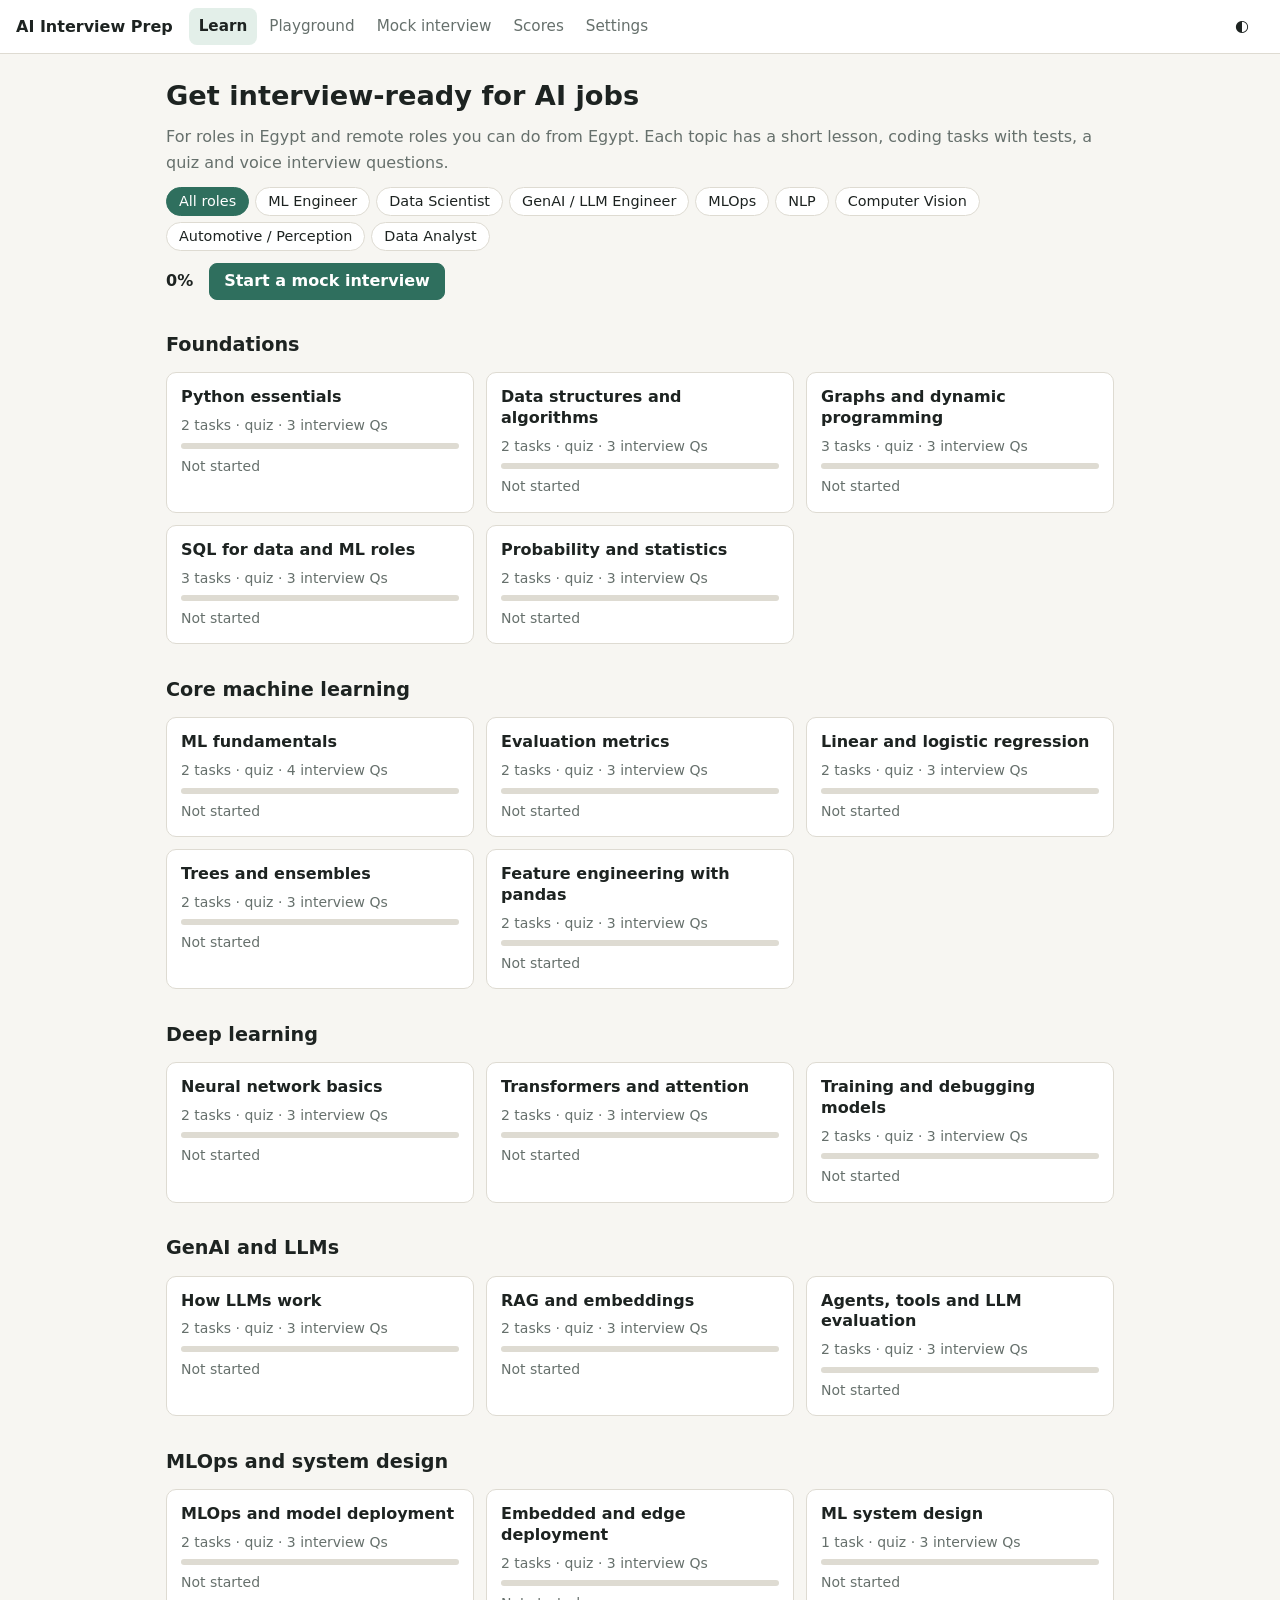
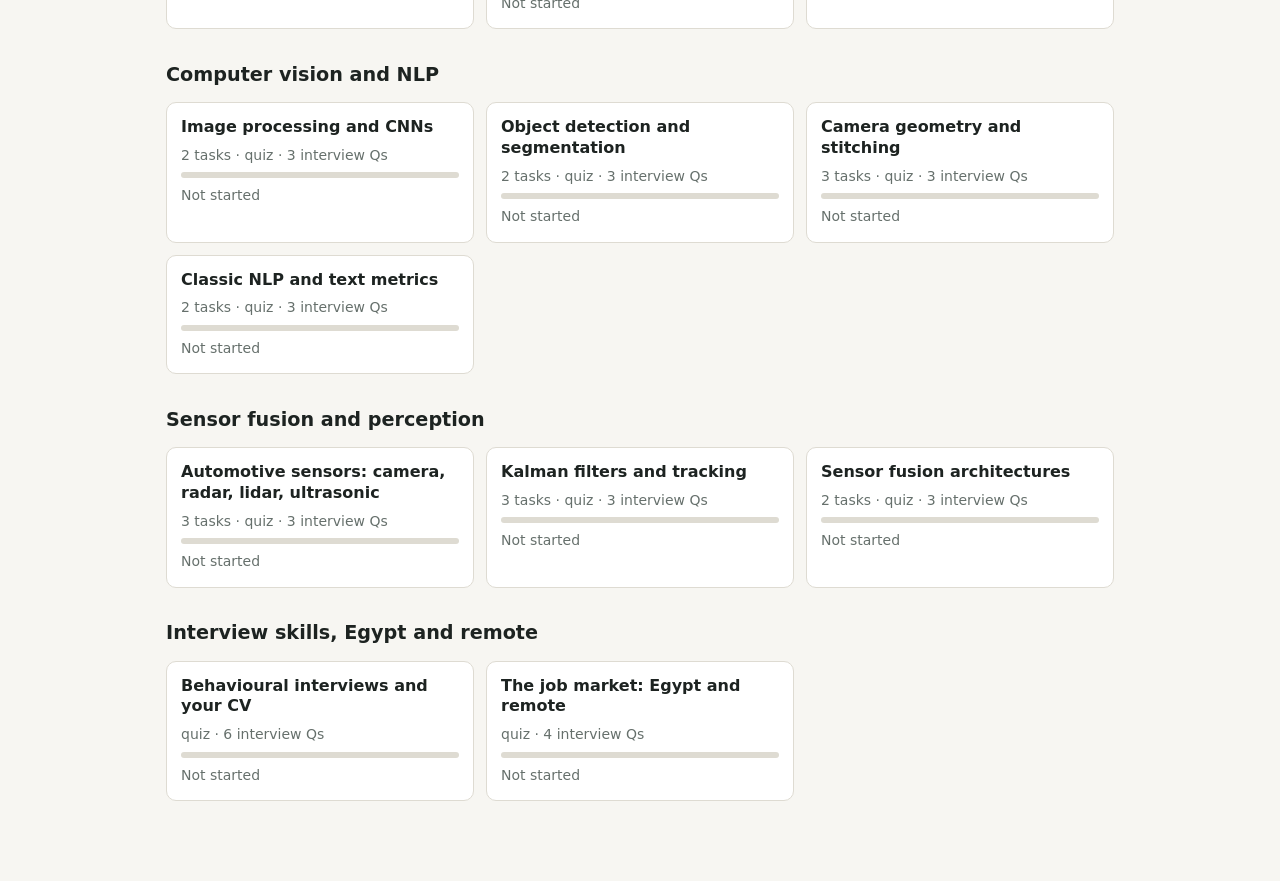
==== index.html @ aadab67b "AI Interview Prep: lessons, coding tasks, quizzes, demos and voice mock interviews" ====
<!doctype html>
<html lang="en">
<head>
<meta charset="utf-8">
<meta name="viewport" content="width=device-width,initial-scale=1">
<title>AI Interview Prep</title>
<meta name="description" content="Free interview prep for AI jobs in Egypt and remote: lessons, coding tasks with tests, quizzes, and voice mock interviews.">
<link rel="icon" href="data:image/svg+xml,%3Csvg xmlns='http://www.w3.org/2000/svg' viewBox='0 0 32 32'%3E%3Crect width='32' height='32' rx='7' fill='%232f6f5e'/%3E%3Cpath d='M9 22l5-12h4l5 12h-3.2l-1-2.6h-5.6l-1 2.6z M14.2 16.8h3.6L16 12z' fill='%23fff'/%3E%3C/svg%3E">
<link rel="stylesheet" href="css/style.css">
<script>try{var t=JSON.parse(localStorage.getItem('aiprep.v1')||'{}').theme;if(t)document.documentElement.dataset.theme=t}catch(e){}</script>
</head>
<body>
<header class="top">
  <a class="brand" href="#/">AI Interview Prep</a>
  <nav id="nav">
    <a href="#/" data-nav="">Learn</a>
    <a href="#/playground" data-nav="playground">Playground</a>
    <a href="#/interview" data-nav="interview">Mock interview</a>
    <a href="#/dashboard" data-nav="dashboard">Scores</a>
    <a href="#/settings" data-nav="settings">Settings</a>
  </nav>
  <button id="theme" class="ghost" title="Switch light / dark" aria-label="Switch light or dark theme">◐</button>
</header>
<main id="app"><p class="muted">Loading…</p></main>
<noscript><p style="padding:16px">This site needs JavaScript.</p></noscript>
<script type="module" src="js/app.js"></script>
</body>
</html>
---- css/style.css ----
:root{
  --bg:#f7f6f2; --panel:#ffffff; --fg:#1d2321; --muted:#66706c; --line:#dedbd2;
  --accent:#2f6f5e; --accent-fg:#ffffff; --accent-soft:#e3efe9;
  --ok:#23794a; --bad:#b3382c; --warn:#9a6a00; --code-bg:#f1efe8;
  --radius:10px; --mono:ui-monospace,"Cascadia Code","SF Mono",Consolas,monospace;
}
@media (prefers-color-scheme:dark){
  :root:not([data-theme="light"]){
    --bg:#141816; --panel:#1c211f; --fg:#e7ebe8; --muted:#98a39e; --line:#2e3532;
    --accent:#6fc3a8; --accent-fg:#0d1512; --accent-soft:#22332d;
    --ok:#6cc995; --bad:#f08a7c; --warn:#e2b659; --code-bg:#181d1b;
  }
}
:root[data-theme="dark"]{
  --bg:#141816; --panel:#1c211f; --fg:#e7ebe8; --muted:#98a39e; --line:#2e3532;
  --accent:#6fc3a8; --accent-fg:#0d1512; --accent-soft:#22332d;
  --ok:#6cc995; --bad:#f08a7c; --warn:#e2b659; --code-bg:#181d1b;
}
*{box-sizing:border-box}
html{scroll-behavior:smooth}
body{margin:0;background:var(--bg);color:var(--fg);font:16px/1.6 system-ui,-apple-system,"Segoe UI",Roboto,sans-serif}
a{color:var(--accent)}
h1{font-size:1.7rem;line-height:1.25;margin:.2em 0 .4em;text-wrap:balance}
h2{font-size:1.2rem;margin:1.6em 0 .6em}
h3{font-size:1.05rem;margin:1.3em 0 .4em}
h4,h5{font-size:1rem;margin:1.1em 0 .3em}
p{margin:.6em 0}
.muted{color:var(--muted)}
.small{font-size:.875rem}

.top{position:sticky;top:0;z-index:5;display:flex;align-items:center;gap:8px;padding:8px 16px;background:var(--panel);border-bottom:1px solid var(--line)}
.brand{font-weight:700;color:var(--fg);text-decoration:none;white-space:nowrap;margin-right:8px}
#nav{display:flex;gap:2px;overflow-x:auto;flex:1;scrollbar-width:none}
#nav a{padding:6px 10px;border-radius:8px;color:var(--muted);text-decoration:none;white-space:nowrap;font-size:.95rem}
#nav a.on{background:var(--accent-soft);color:var(--fg);font-weight:600}
main{max-width:980px;margin:0 auto;padding:20px 16px 80px}

button,.btn{font:inherit;cursor:pointer;border:1px solid var(--line);background:var(--panel);color:var(--fg);padding:7px 14px;border-radius:8px;text-decoration:none;display:inline-block;line-height:1.3}
button:hover,.btn:hover{border-color:var(--accent)}
button.primary,.btn.primary{background:var(--accent);border-color:var(--accent);color:var(--accent-fg);font-weight:600}
button.ghost{border-color:transparent;background:none}
button:disabled{opacity:.55;cursor:default}
:focus-visible{outline:2px solid var(--accent);outline-offset:2px}
input,select,textarea{font:inherit;color:var(--fg);background:var(--panel);border:1px solid var(--line);border-radius:8px;padding:7px 10px;max-width:100%}
textarea{width:100%;min-height:120px;resize:vertical}
label{display:inline-flex;gap:6px;align-items:center}

.row{display:flex;flex-wrap:wrap;gap:8px;align-items:center;margin:10px 0}
.between{justify-content:space-between}
.card{background:var(--panel);border:1px solid var(--line);border-radius:var(--radius);padding:14px 16px;margin:12px 0}
.grid{display:grid;grid-template-columns:repeat(auto-fill,minmax(230px,1fr));gap:12px}
.topic{display:flex;flex-direction:column;gap:6px;background:var(--panel);border:1px solid var(--line);border-radius:var(--radius);padding:14px;color:var(--fg);text-decoration:none}
.topic:hover{border-color:var(--accent)}
.topic b{line-height:1.3}
.bar{height:6px;border-radius:3px;background:var(--line);overflow:hidden}
.bar i{display:block;height:100%;background:var(--accent);border-radius:3px}
.bar.big{height:10px;border-radius:5px;max-width:420px}
.chips{display:flex;flex-wrap:wrap;gap:6px;margin:12px 0}
.chip,.pill{border:1px solid var(--line);background:var(--panel);color:var(--fg);padding:4px 12px;border-radius:999px;font-size:.9rem;cursor:pointer;text-decoration:none}
.chip.on,.pill.on{background:var(--accent);border-color:var(--accent);color:var(--accent-fg)}
.pill.done:not(.on){border-color:var(--ok)}
.tabs{display:flex;gap:4px;border-bottom:1px solid var(--line);margin:12px 0 16px;overflow-x:auto}
.tabs a{padding:8px 12px;text-decoration:none;color:var(--muted);border-bottom:2px solid transparent;white-space:nowrap}
.tabs a.on{color:var(--fg);border-color:var(--accent);font-weight:600}
.back{font-size:.9rem;text-decoration:none}

.lesson{max-width:70ch}
.lesson li{margin:.25em 0}
code{font-family:var(--mono);font-size:.9em;background:var(--code-bg);padding:1px 5px;border-radius:4px}
pre{background:var(--code-bg);border:1px solid var(--line);border-radius:8px;padding:10px 12px;overflow-x:auto;font-family:var(--mono);font-size:.875rem;line-height:1.5;margin:.8em 0}
pre code{background:none;padding:0;font-size:inherit}
table{border-collapse:collapse;margin:.8em 0;font-size:.95rem;display:block;overflow-x:auto;max-width:100%}
th,td{border:1px solid var(--line);padding:5px 10px;text-align:left}
th{background:var(--code-bg)}

.editor{border:1px solid var(--line);border-radius:8px;overflow:hidden}
.editor textarea.code{border:0;border-radius:0;min-height:260px;font-family:var(--mono);font-size:.9rem;line-height:1.5;background:var(--code-bg);display:block;tab-size:4;white-space:pre;overflow:auto}
.CodeMirror{height:auto;min-height:260px;font-family:var(--mono);font-size:.9rem;background:var(--code-bg);color:var(--fg)}
.CodeMirror-scroll{min-height:260px}
.CodeMirror-gutters{background:var(--code-bg);border-right:1px solid var(--line)}
.CodeMirror-linenumber{color:var(--muted)}
.CodeMirror-cursor{border-left-color:var(--fg)}
.CodeMirror-selected{background:var(--accent-soft)!important}
.cm-s-default .cm-keyword{color:#a04a8a}.cm-s-default .cm-def{color:#2b6cb0}.cm-s-default .cm-string{color:#9a5b13}
.cm-s-default .cm-comment{color:var(--muted)}.cm-s-default .cm-number{color:#1b7f79}.cm-s-default .cm-builtin{color:#2b6cb0}
.cm-s-default .cm-variable,.cm-s-default .cm-property,.cm-s-default .cm-operator{color:var(--fg)}
.out{white-space:pre-wrap;word-break:break-word;max-height:320px;overflow:auto}
.err{color:var(--bad)}
.ok{color:var(--ok)}
.warn{color:var(--warn)}
.tests{list-style:none;padding:0;margin:8px 0}
.tests li{padding:4px 0;border-bottom:1px solid var(--line)}
.tests li:last-child{border:0}
.score{font-weight:700;font-variant-numeric:tabular-nums}
.badge{display:inline-block;font-size:.8rem;padding:1px 8px;border-radius:999px;background:var(--accent-soft)}

.q{border:1px solid var(--line);border-radius:var(--radius);padding:12px 14px;margin:12px 0;background:var(--panel)}
.q legend{font-weight:600;padding:0 4px}
.q label{display:flex;align-items:flex-start;padding:4px 0}
.q label input{margin-top:6px}
.q .why{margin-top:8px;font-size:.95rem}
.q label.right{color:var(--ok);font-weight:600}
.q label.wrong{color:var(--bad)}
details{margin:8px 0}
summary{cursor:pointer;color:var(--accent)}

.interviewer{border-left:4px solid var(--accent)}
.interviewer .who{font-size:.85rem;color:var(--muted)}
.interviewer #qtext{font-size:1.15rem;margin:.3em 0 .6em}
#mic.rec{background:var(--bad);border-color:var(--bad);color:#fff}
.bigscore{font-size:2.2rem;font-weight:700;font-variant-numeric:tabular-nums;line-height:1}
.stats{display:grid;grid-template-columns:repeat(auto-fit,minmax(140px,1fr));gap:12px;margin:12px 0}
.stat{background:var(--panel);border:1px solid var(--line);border-radius:var(--radius);padding:12px 14px}
.stat b{display:block;font-size:1.6rem;font-variant-numeric:tabular-nums;line-height:1.2}
.demo{max-width:none}
.demo .cv canvas{border:1px solid var(--line);border-radius:8px;margin:8px 0;cursor:crosshair}
.demo figure{margin:0;text-align:center}
.demo canvas.px{width:192px;height:192px;image-rendering:pixelated;border:1px solid var(--line);border-radius:6px}
.demo table.kernel{display:table;align-self:center;font-family:var(--mono);font-size:.85rem}
.demo table.kernel td{text-align:center;min-width:44px}
.demo input[type=range]{padding:0;vertical-align:middle}
.demo output{font-variant-numeric:tabular-nums;min-width:3.2em;display:inline-block}
.barrow{display:grid;grid-template-columns:70px 1fr 56px;gap:8px;align-items:center;font-family:var(--mono);font-size:.875rem;margin:4px 0}
.barrow .bar{height:12px}
.barrow span:last-child{text-align:right}
.prov .fields{display:grid;grid-template-columns:repeat(auto-fit,minmax(200px,1fr));gap:8px;margin-top:8px}
.prov input{width:100%}
label{flex-wrap:wrap;min-width:0}
.row select{min-width:0;max-width:100%}
@media (max-width:640px){
  h1{font-size:1.4rem}
  .top{flex-wrap:wrap;row-gap:4px}
  .brand{flex:1}
  #nav{order:3;flex-basis:100%}
  #nav a{padding:5px 8px;font-size:.9rem}
}
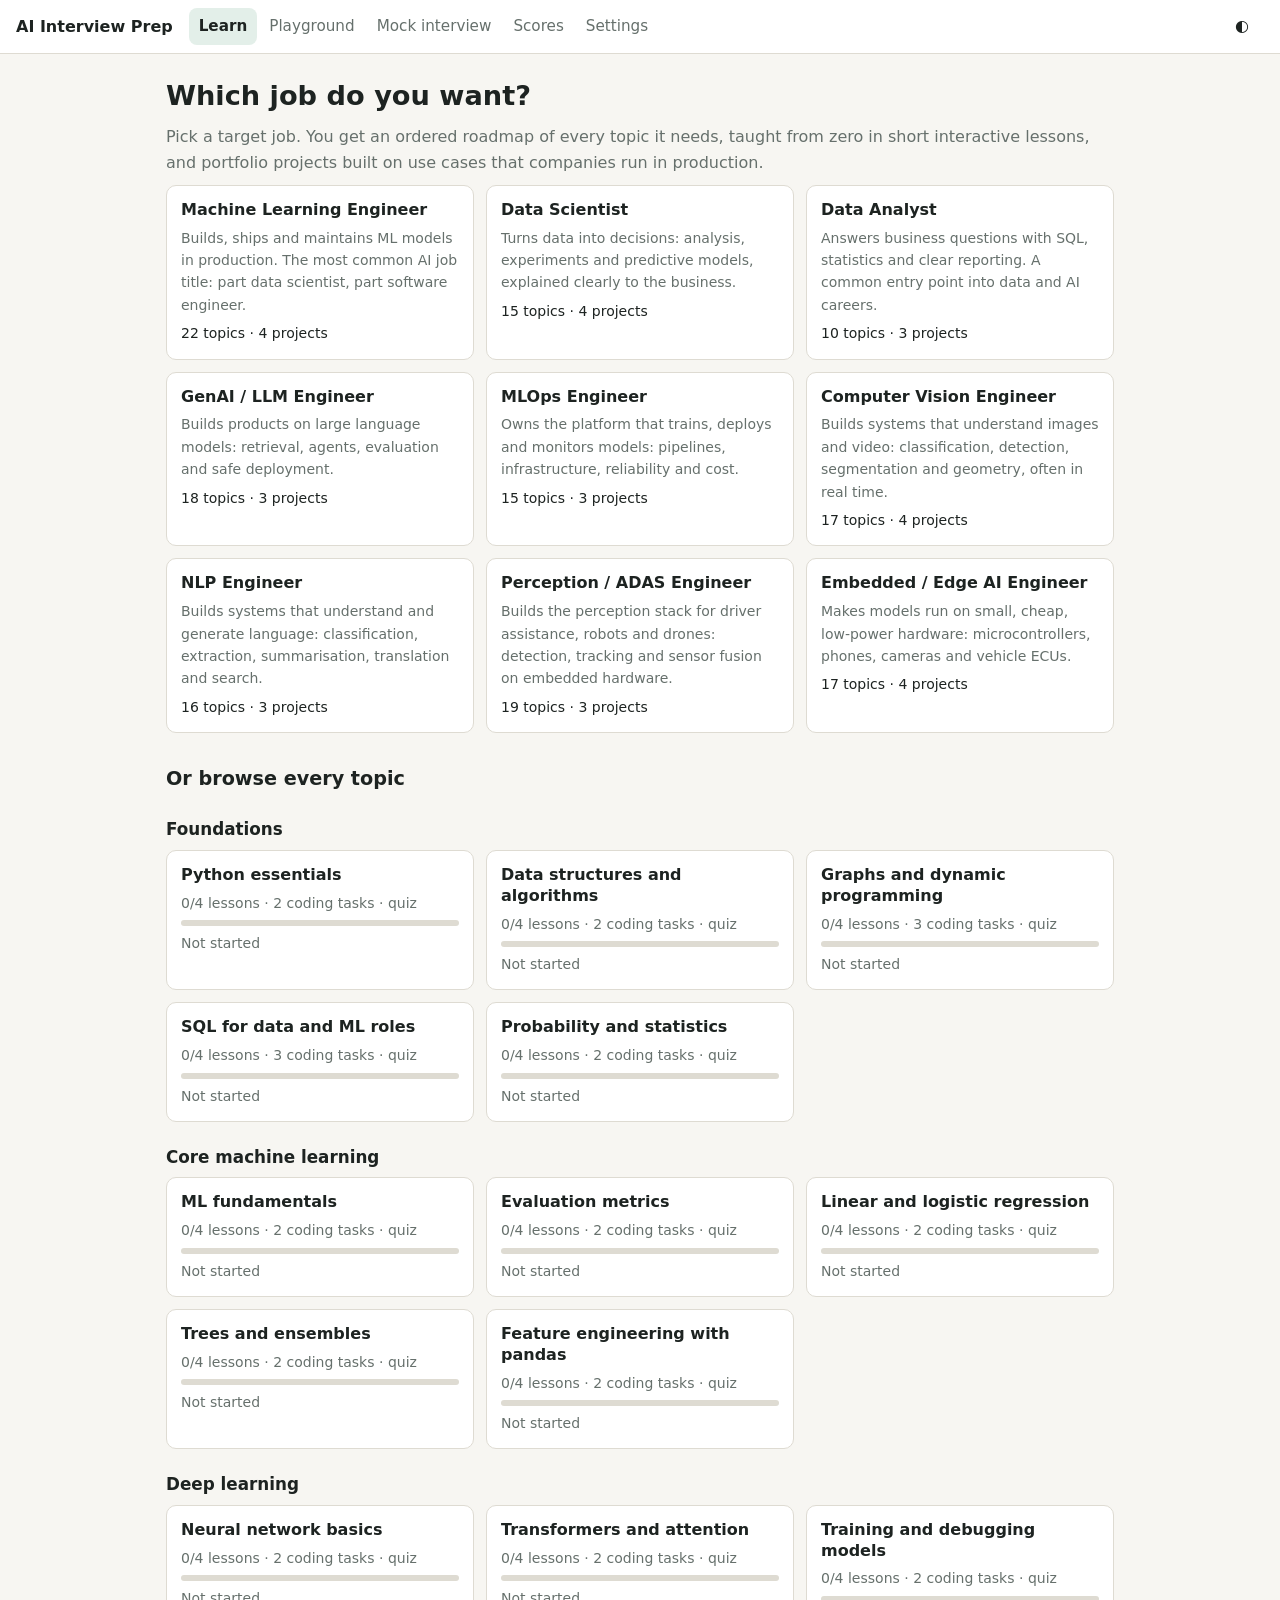
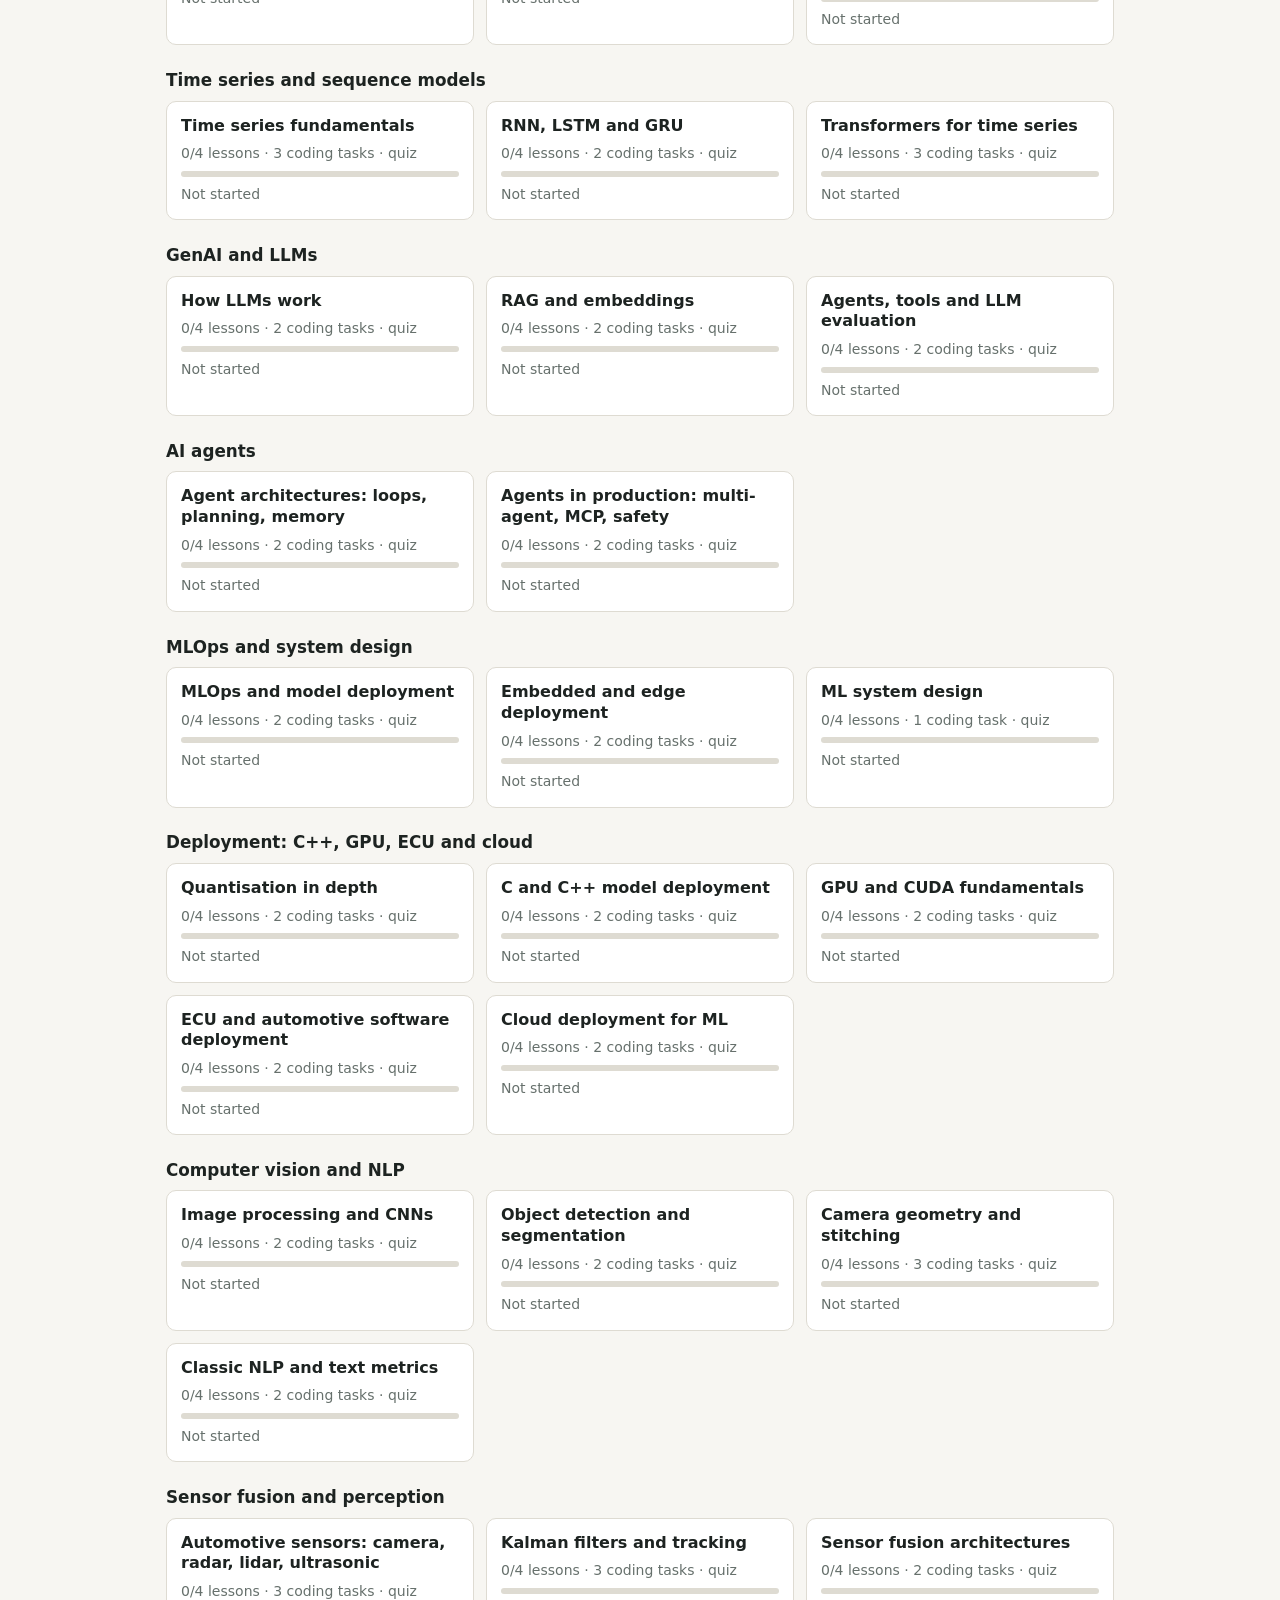
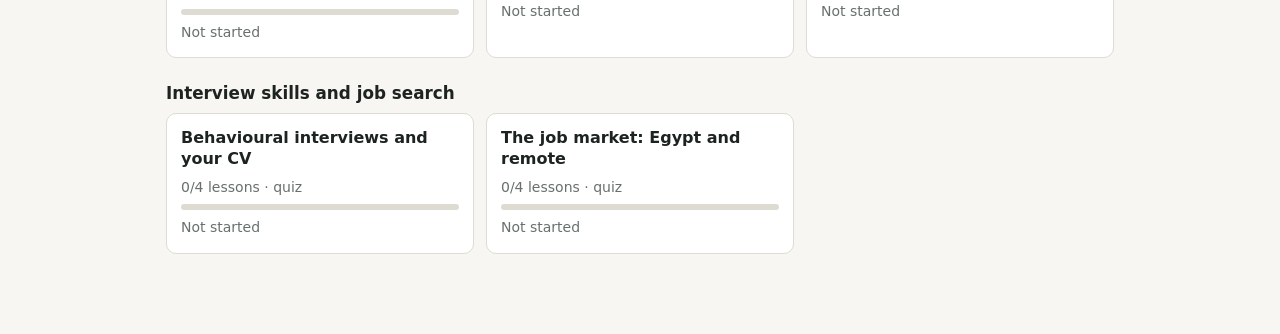
==== commit 9904904d: "Make the site job-first: target-job picker, staged roadmaps, portfolio projects on proven use cases" ====
--- a/index.html
+++ b/index.html
@@ -4,7 +4,7 @@
 <meta charset="utf-8">
 <meta name="viewport" content="width=device-width,initial-scale=1">
 <title>AI Interview Prep</title>
-<meta name="description" content="Free interview prep for AI jobs in Egypt and remote: lessons, coding tasks with tests, quizzes, and voice mock interviews.">
+<meta name="description" content="Pick a target AI job and learn every topic it needs from zero: interactive lessons, coding tasks with tests, portfolio projects and voice mock interviews.">
 <link rel="icon" href="data:image/svg+xml,%3Csvg xmlns='http://www.w3.org/2000/svg' viewBox='0 0 32 32'%3E%3Crect width='32' height='32' rx='7' fill='%232f6f5e'/%3E%3Cpath d='M9 22l5-12h4l5 12h-3.2l-1-2.6h-5.6l-1 2.6z M14.2 16.8h3.6L16 12z' fill='%23fff'/%3E%3C/svg%3E">
 <link rel="stylesheet" href="css/style.css">
 <script>try{var t=JSON.parse(localStorage.getItem('aiprep.v1')||'{}').theme;if(t)document.documentElement.dataset.theme=t}catch(e){}</script>
--- a/css/style.css
+++ b/css/style.css
@@ -112,6 +112,45 @@
 .stats{display:grid;grid-template-columns:repeat(auto-fit,minmax(140px,1fr));gap:12px;margin:12px 0}
 .stat{background:var(--panel);border:1px solid var(--line);border-radius:var(--radius);padding:12px 14px}
 .stat b{display:block;font-size:1.6rem;font-variant-numeric:tabular-nums;line-height:1.2}
+/* Learning path and lesson player */
+.btn.big{padding:10px 20px;font-size:1.05rem}
+.stats.game .bar{margin-top:6px}
+.path{display:flex;flex-direction:column;gap:14px;margin:18px 0 26px;max-width:520px}
+.node{display:flex;align-items:center;gap:14px;color:var(--fg);text-decoration:none;margin-left:calc(var(--o,0) * 34px)}
+.node .dot{flex:none;width:58px;height:58px;border-radius:50%;display:grid;place-items:center;font-weight:700;font-size:1.15rem;background:var(--panel);border:3px solid var(--line);box-shadow:0 4px 0 var(--line);transition:transform .1s}
+.node:hover .dot{transform:translateY(-2px)}
+.node:active .dot{transform:translateY(3px);box-shadow:none}
+.node.done .dot{background:var(--accent);border-color:var(--accent);color:var(--accent-fg);box-shadow:0 4px 0 color-mix(in srgb,var(--accent) 60%,#000)}
+.node.cur .dot{border-color:var(--accent);box-shadow:0 4px 0 var(--accent),0 0 0 6px var(--accent-soft)}
+.node small{display:block;color:var(--muted)}
+.player{max-width:640px;margin:0 auto}
+.player h2{margin:.9em 0 .6em;font-size:1.25rem;line-height:1.4}
+.player .pbar{max-width:none;margin:10px 0 6px}
+.player .pbar i{transition:width .3s}
+.player .info h2{margin-top:.2em}
+.opts{display:grid;gap:10px;margin:14px 0}
+.opt,.player .chip{text-align:left;padding:11px 14px;border:2px solid var(--line);border-radius:12px;background:var(--panel);box-shadow:0 2px 0 var(--line);font-size:1rem}
+.opt.sel,.player .chip.sel{border-color:var(--accent);background:var(--accent-soft)}
+.opt.right{border-color:var(--ok);background:color-mix(in srgb,var(--ok) 14%,var(--panel));opacity:1}
+.opt.wrong{border-color:var(--bad);background:color-mix(in srgb,var(--bad) 14%,var(--panel));opacity:1}
+.opt.dim{opacity:.55}
+.bank,.ansbox{display:flex;flex-wrap:wrap;gap:8px;margin:12px 0}
+.ansbox{min-height:54px;padding:10px;border:2px dashed var(--line);border-radius:12px;flex-direction:column;align-items:stretch}
+.player .chip.line{font-family:var(--mono);font-size:.875rem;white-space:pre-wrap}
+.bank .chip.line{flex:1 1 100%}
+.slot{display:inline-block;min-width:5em;border-bottom:3px solid var(--accent);text-align:center;font-weight:700;color:var(--accent)}
+pre.fillq .slot{min-width:4em}
+.typed{width:100%;font-size:1.1rem;padding:11px 14px;border-width:2px;border-radius:12px;font-family:var(--mono)}
+.match{display:grid;grid-template-columns:1fr 1fr;gap:10px}
+.match>div{display:grid;gap:10px;align-content:start}
+.fb{display:flex;justify-content:space-between;align-items:center;gap:14px;margin-top:18px;padding:14px 16px;border-radius:12px}
+.fb.good{background:color-mix(in srgb,var(--ok) 15%,var(--panel));color:var(--fg)}
+.fb.bad{background:color-mix(in srgb,var(--bad) 13%,var(--panel));color:var(--fg)}
+.fb.good b{color:var(--ok)}.fb.bad b{color:var(--bad)}
+.fb .ans{margin:2px 0}
+.fb pre{margin:.3em 0}
+.fb button{flex:none;padding:10px 22px;font-size:1rem}
+@media (prefers-reduced-motion:reduce){.node .dot,.player .pbar i{transition:none}}
 .demo{max-width:none}
 .demo .cv canvas{border:1px solid var(--line);border-radius:8px;margin:8px 0;cursor:crosshair}
 .demo figure{margin:0;text-align:center}
@@ -134,3 +173,8 @@
   #nav{order:3;flex-basis:100%}
   #nav a{padding:5px 8px;font-size:.9rem}
 }
+.topic.role{text-align:left;cursor:pointer;font:inherit;min-height:150px}
+.grid.roles{grid-template-columns:repeat(auto-fill,minmax(260px,1fr))}
+button.back{padding:0;font-size:.9rem;color:var(--accent)}
+.lesson .tests label{align-items:flex-start;flex-wrap:nowrap}
+.lesson .tests input{margin-top:6px}
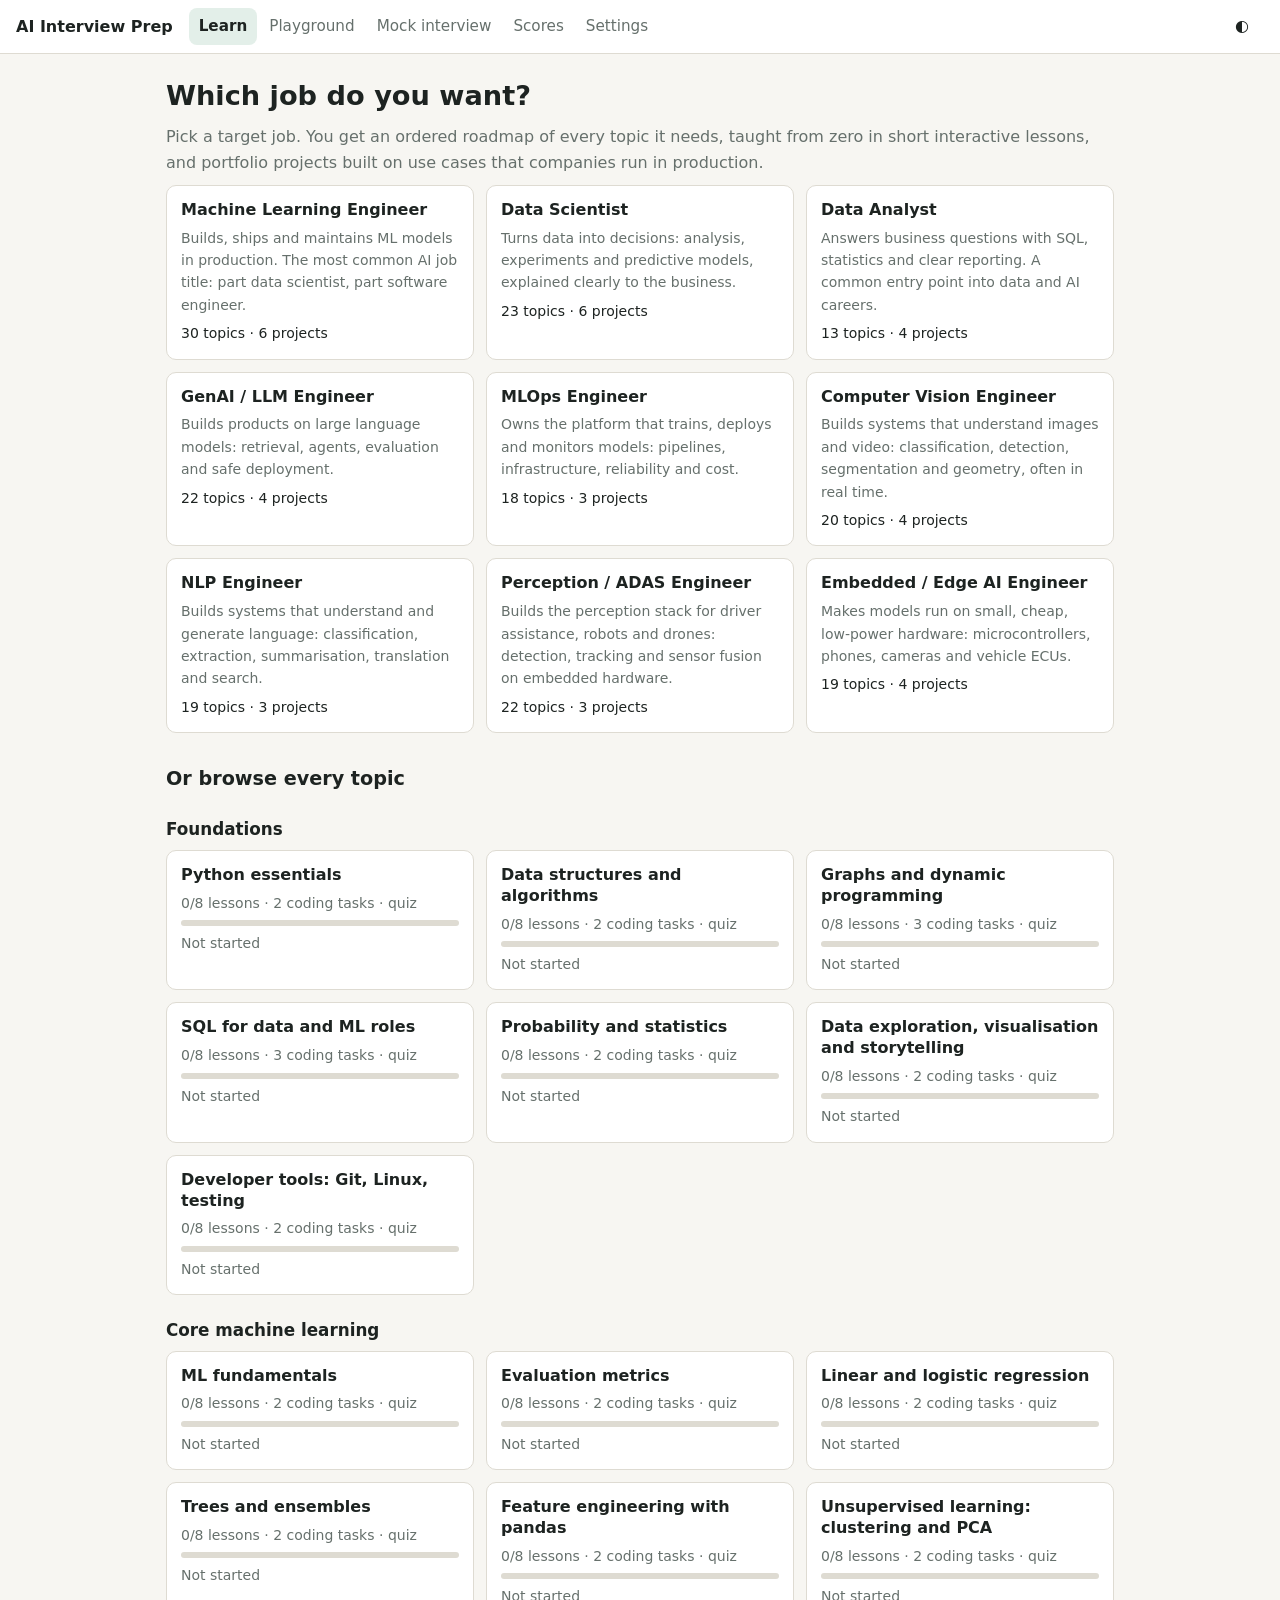
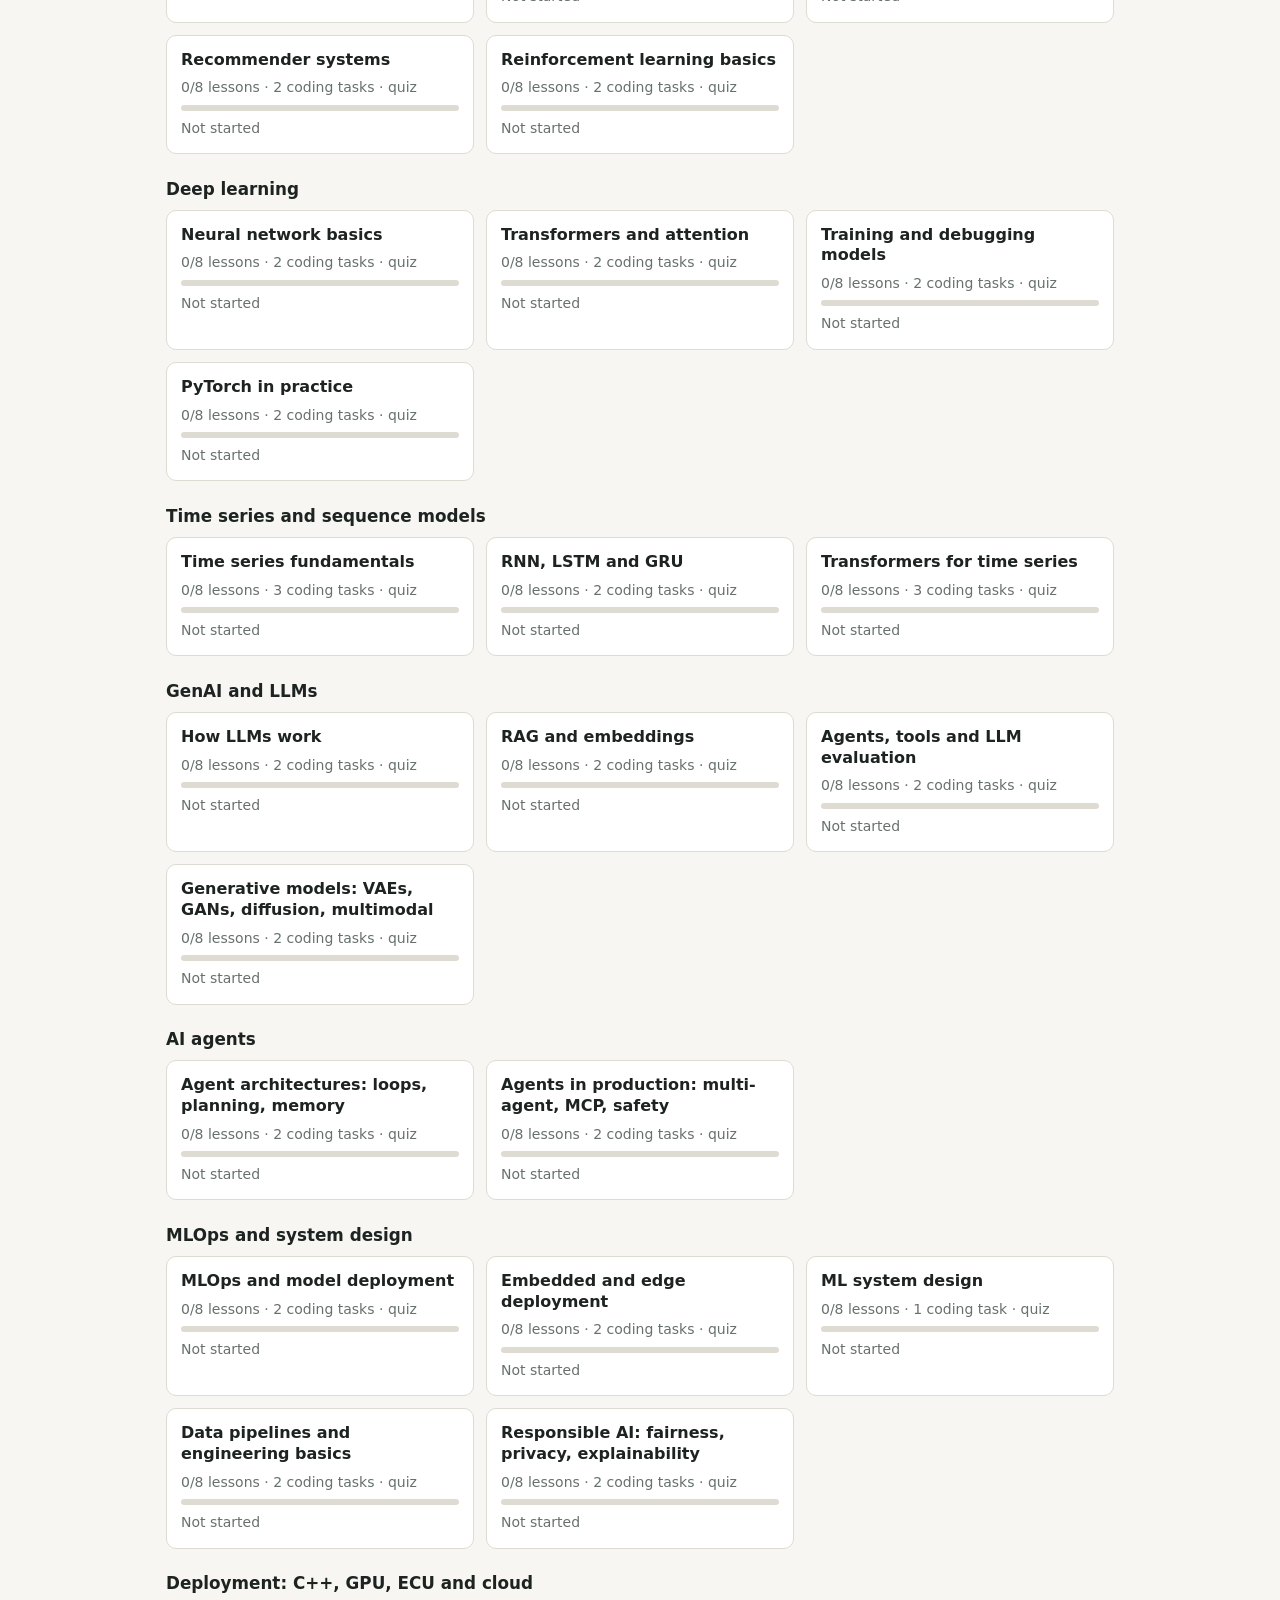
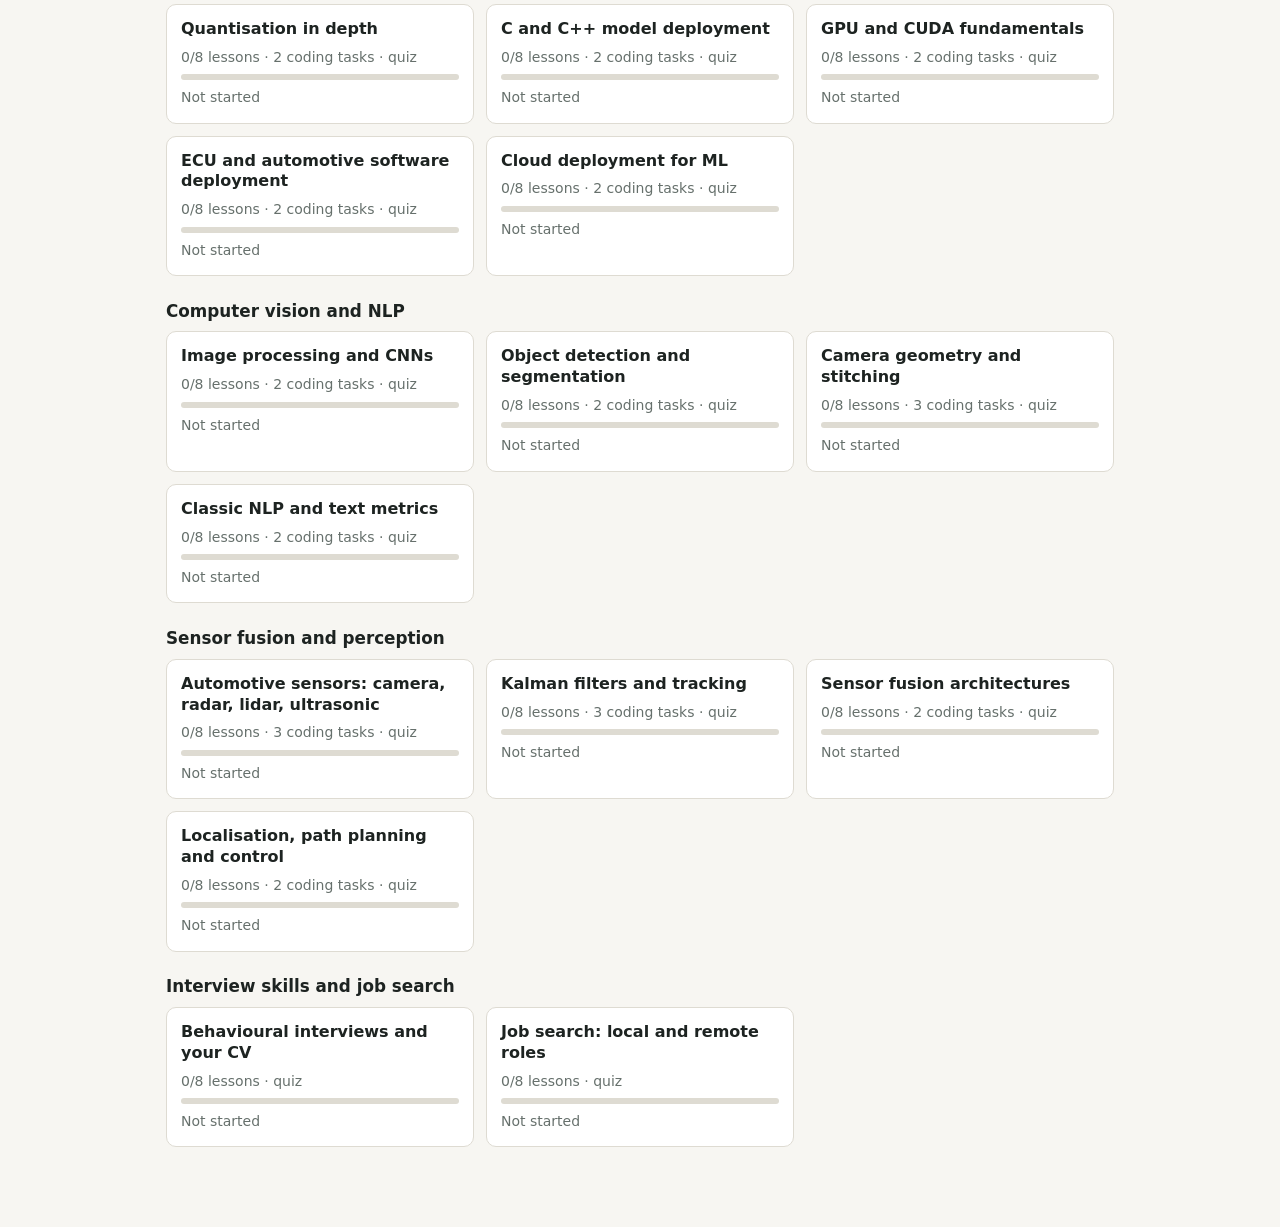
==== commit a869baaa: "Phone layout: bottom tab bar so every menu item is reachable; sticky lesson footer" ====
--- a/index.html
+++ b/index.html
@@ -13,11 +13,11 @@
 <header class="top">
   <a class="brand" href="#/">AI Interview Prep</a>
   <nav id="nav">
-    <a href="#/" data-nav="">Learn</a>
-    <a href="#/playground" data-nav="playground">Playground</a>
-    <a href="#/interview" data-nav="interview">Mock interview</a>
-    <a href="#/dashboard" data-nav="dashboard">Scores</a>
-    <a href="#/settings" data-nav="settings">Settings</a>
+    <a href="#/" data-nav=""><span class="ic" aria-hidden="true">📚</span><span>Learn</span></a>
+    <a href="#/playground" data-nav="playground"><span class="ic" aria-hidden="true">⌨️</span><span>Playground</span></a>
+    <a href="#/interview" data-nav="interview"><span class="ic" aria-hidden="true">🎙️</span><span class="full">Mock interview</span><span class="short">Interview</span></a>
+    <a href="#/dashboard" data-nav="dashboard"><span class="ic" aria-hidden="true">📊</span><span>Scores</span></a>
+    <a href="#/settings" data-nav="settings"><span class="ic" aria-hidden="true">⚙️</span><span>Settings</span></a>
   </nav>
   <button id="theme" class="ghost" title="Switch light / dark" aria-label="Switch light or dark theme">◐</button>
 </header>
--- a/css/style.css
+++ b/css/style.css
@@ -166,15 +166,24 @@
 .prov input{width:100%}
 label{flex-wrap:wrap;min-width:0}
 .row select{min-width:0;max-width:100%}
+#nav .ic,#nav .short{display:none}
 @media (max-width:640px){
   h1{font-size:1.4rem}
-  .top{flex-wrap:wrap;row-gap:4px}
   .brand{flex:1}
-  #nav{order:3;flex-basis:100%}
-  #nav a{padding:5px 8px;font-size:.9rem}
+  /* Phone: the menu becomes a fixed tab bar at the bottom, like most mobile apps. */
+  #nav{position:fixed;left:0;right:0;bottom:0;z-index:10;display:grid;grid-template-columns:repeat(5,1fr);gap:0;
+    background:var(--panel);border-top:1px solid var(--line);padding:4px 2px calc(4px + env(safe-area-inset-bottom));overflow:visible}
+  #nav a{display:flex;flex-direction:column;align-items:center;gap:1px;padding:4px 0;font-size:.7rem;border-radius:8px;min-width:0;white-space:nowrap}
+  #nav .ic{display:block;font-size:1.15rem;line-height:1.2}
+  #nav .full{display:none}
+  #nav .short{display:inline}
+  main{padding-bottom:96px}
+  .player #foot{position:sticky;bottom:60px;background:var(--bg);padding:2px 0 6px}
 }
 .topic.role{text-align:left;cursor:pointer;font:inherit;min-height:150px}
 .grid.roles{grid-template-columns:repeat(auto-fill,minmax(260px,1fr))}
 button.back{padding:0;font-size:.9rem;color:var(--accent)}
 .lesson .tests label{align-items:flex-start;flex-wrap:nowrap}
 .lesson .tests input{margin-top:6px}
+.lvl{margin:10px 0 -2px}
+.lvl .badge{font-weight:600;letter-spacing:.02em}
